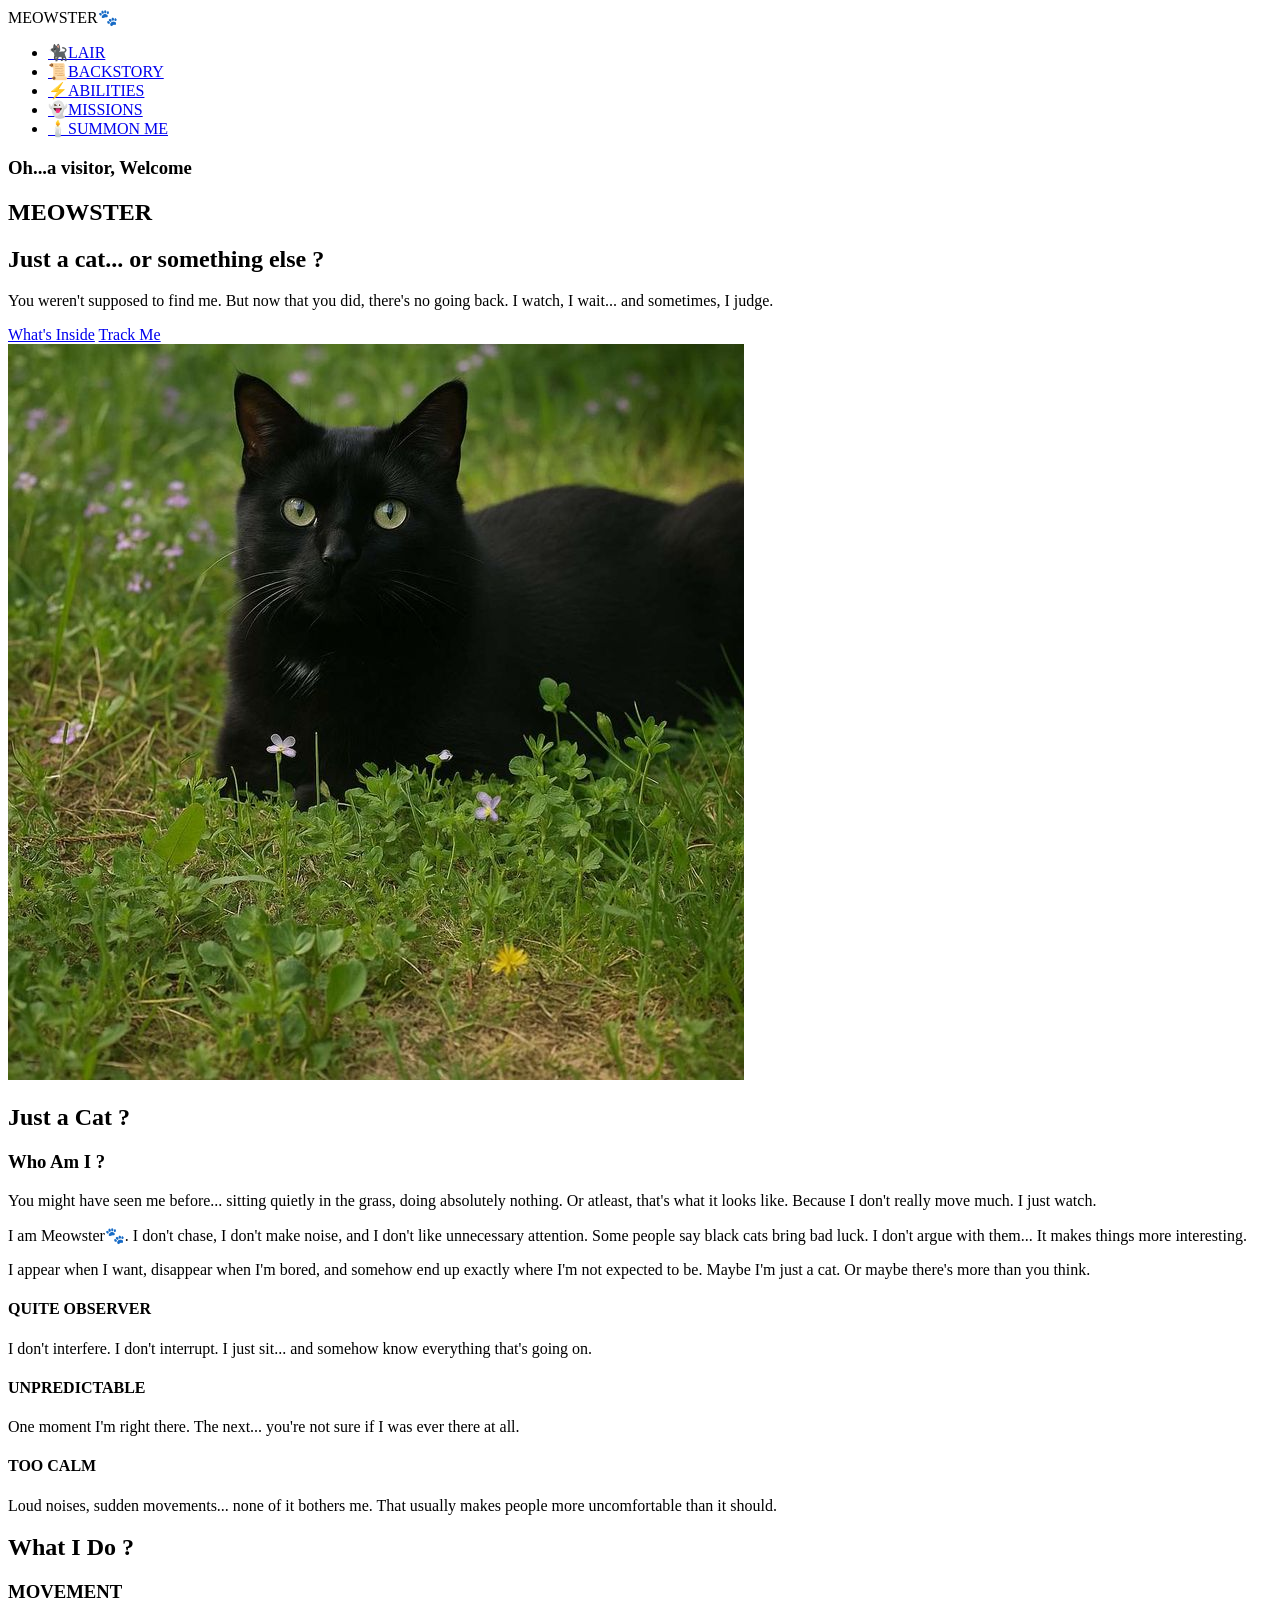
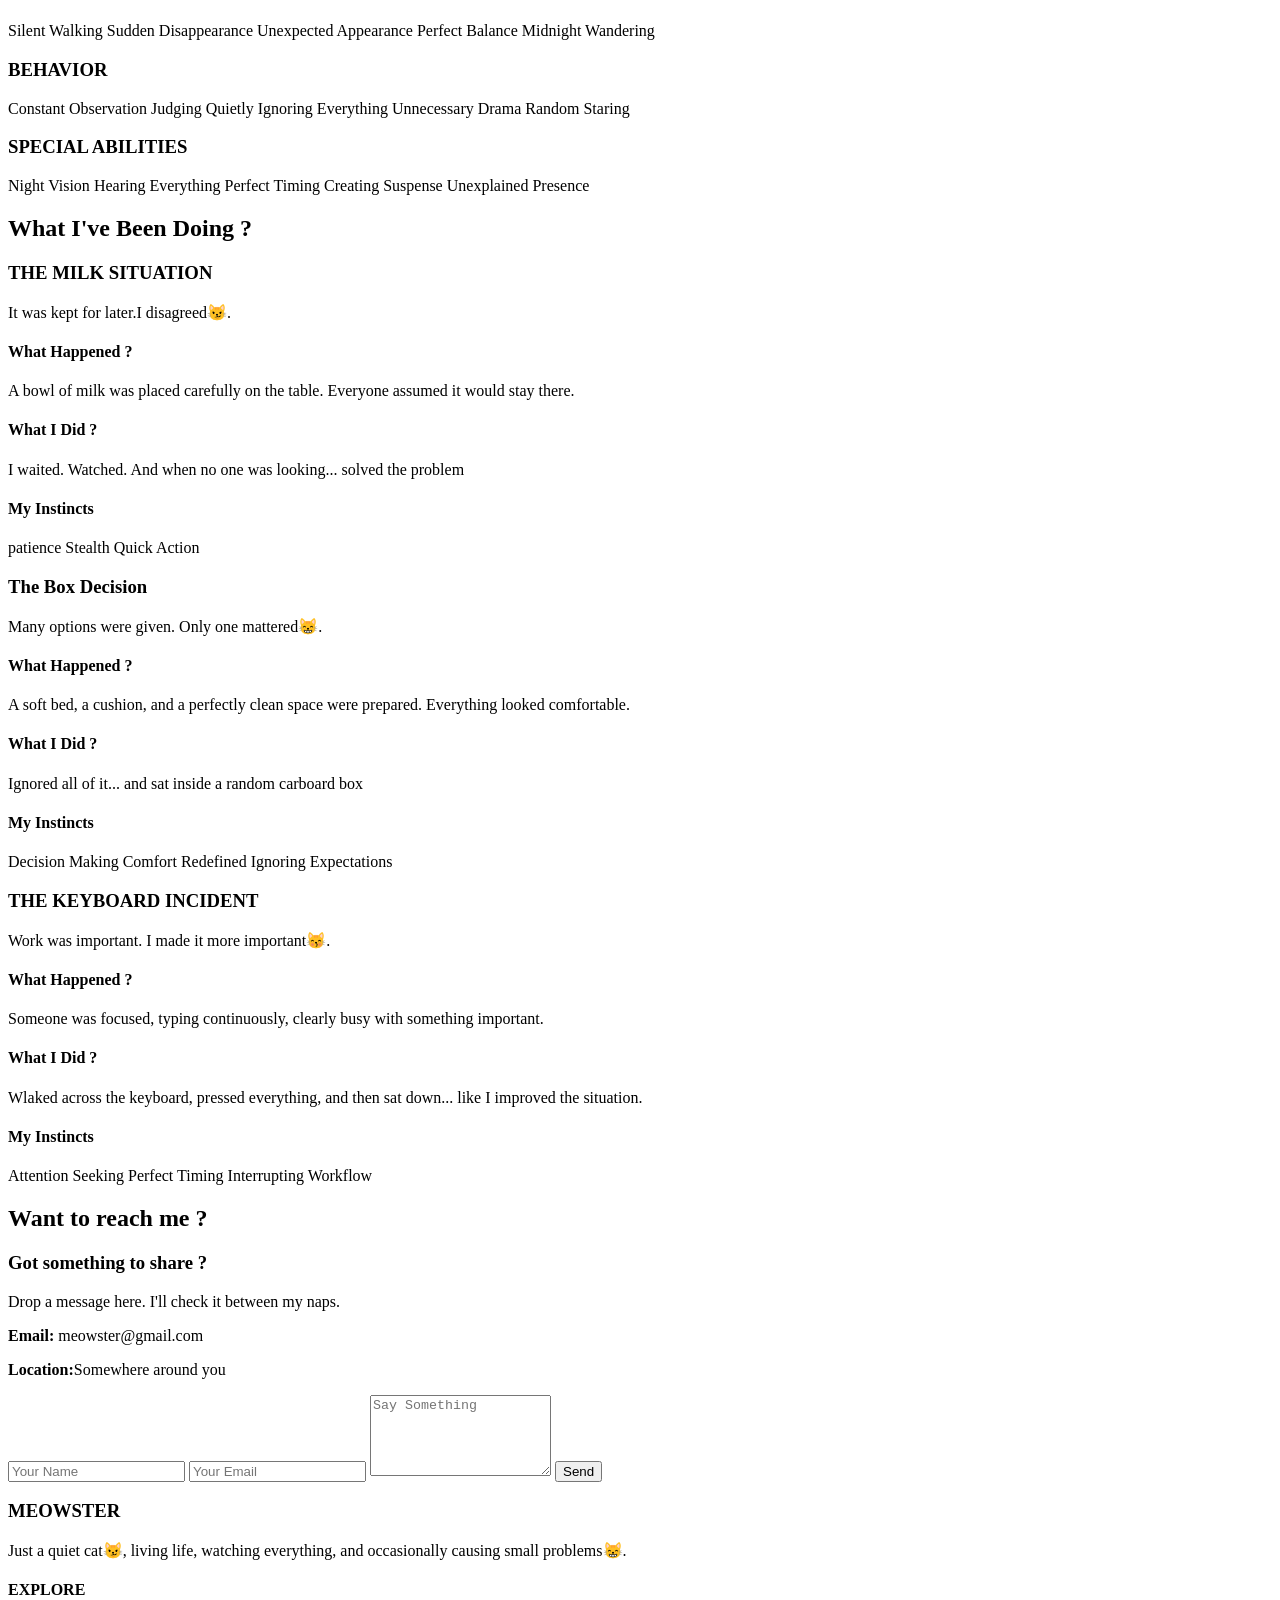
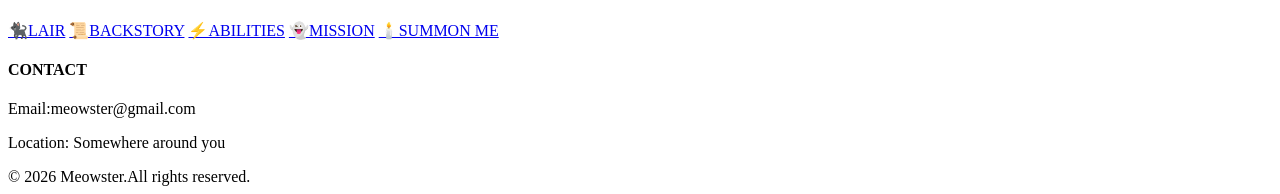
==== index.html @ efcfae94 "Add files via upload" ====
<!DOCTYPE html>
<html lang="en">
<head>
    <meta charset="UTF-8">
    <meta name="viewport" content="width=device-width, initial-scale=1.0">
    <title>PORTFOLIO</title>
    <link rel="stylesheet" href="style3.css">
    <link href="https://fonts.googleapis.com/css2?family=Quicksand:wght@300;400;500;700&display=swap" rel="stylesheet">
</head>
<body>
    <!--  nav bar-->
      <nav class="navbar">
        <div class="logo">MEOWSTER🐾</div>
        <ul class="nav-links">
            <li><a href="#home">🐈‍⬛LAIR</a></li>
            <li><a href="#about">📜BACKSTORY</a></li>
            <li><a href="#skills">⚡ABILITIES</a></li>
            <li><a href="#projects">👻MISSIONS</a></li>
            <li><a href="#contact">🕯️SUMMON ME</a></li>
        </ul>
      </nav>
      <!-- HERO section area-->
     <section id="home" class="hero">
        <div class="hero-container">
            <div class="hero-text">
                <h3>Oh...a visitor, Welcome</h3>
                <h1>MEOWSTER</h1>
                <h2>Just a cat... or something else ?</h2>
                <p>You weren't supposed to find me.
                   But now that you did, there's no going back. 
                   I watch, I wait... and sometimes, I judge.
                </p>
                <div class="hero-button">
                    <a href="#projects" class="btn-primary">What's Inside</a>
                        <a href="#contact" class="btn-secondary">Track Me</a>
                    
                </div>
            </div>
           <div class="hero-image">
            <div class="image-glow"></div>
            <img src="/cat.jpeg" alt="Meowster">
           </div>
        </div>
     </section>

<!-- ABOUT SESSION-->
      <section id="about" class="about-section">

        <h2 class="section-title">Just a Cat ?</h2>
        <div class="about-container">
            <div class="about-text">

                <h3> Who Am I ?</h3>

                <p>You might have seen me before... sitting quietly in the grass, doing absolutely nothing. Or atleast, that's what it looks like. 
                   Because I don't really move much. I just watch.</p>
                <p>I am Meowster🐾. I don't chase, I don't make noise, and I don't like unnecessary attention. Some people say black cats bring bad luck. 
                   I don't argue with them... It makes things more interesting.</p>
                <p>I appear when I want,
                   disappear when I'm bored, 
                   and somehow end up exactly where I'm not expected to be. Maybe I'm just a cat.
                   Or maybe there's more than you think. 
                </p>
            </div>
            <div class="about-highlight">
                <div class="highlight-card">
                    <h4>QUITE OBSERVER </h4>
                    <p> I don't interfere. I don't interrupt.
                        I just sit... and somehow know everything that's going on.</p>
                </div>

                <div class="highlight-card">
                    <h4>UNPREDICTABLE </h4>
                    <p>One moment I'm right there.
                       The next... you're not sure if I was ever there at all. 
                    </p>
                </div>
                <div class="highlight-card">
                    <h4>TOO CALM </h4>
                    <p>Loud noises, sudden movements... none of it bothers me.
                       That usually makes people more uncomfortable than it should.
                    </p>
                </div>
            </div>
        </div>
      </section>


      <!--SKILLS-->
      <section id="skills" class="skills-section">
        <h2 class="section-title">What I Do ?</h2>
        <div class="skill-container">
            <div class="skill-category">
                <h3>MOVEMENT</h3>
            <div class="skills-tags">
                <span>Silent Walking</span>
                <span>Sudden Disappearance</span>
                <span>Unexpected Appearance</span>
                <span>Perfect Balance</span>
                <span>Midnight Wandering</span>
            </div>
            </div>
            <div class="skill-category">
                <h3>BEHAVIOR</h3>
                <div class="skills-tags">
                    <span>Constant Observation</span>
                    <span>Judging Quietly</span>
                    <span>Ignoring Everything</span>
                    <span>Unnecessary Drama</span>
                    <span>Random Staring</span>
                </div>
            </div>
            <div class="skill-category">
                <h3>SPECIAL ABILITIES</h3>
                <div class="skills-tags">
                    <span>Night Vision</span>
                    <span>Hearing Everything</span>
                    <span>Perfect Timing</span>
                    <span>Creating Suspense</span>
                    <span>Unexplained Presence</span>
                </div>
            </div>
        </div>
      </section>
<section id="projects" class="projects-section">
    <h2 class="section-title">What I've Been Doing ?</h2>
    <div class="project-block">
        <h3 class="project-title">THE MILK SITUATION</h3>
        <p class="project-hook">It was kept for later.I disagreed😼.</p>
        <div class="project-details">
            <div class="project-points">
                <h4>What Happened ?</h4>
                <p>A bowl of milk was placed carefully on the table. Everyone assumed it would stay there.</p>
            </div> 
            <div class="project-point">
                <h4>What I Did ?</h4>
                <p>I waited. Watched. And when no one was looking... solved the problem </p>
            </div>
            </div>
            <div class="project-tech">
                <h4 class="project-subtitle">My Instincts</h4>
                <span>patience</span>
                <span>Stealth</span>
                <span>Quick Action</span>
            </div>
    </div>    
    <div class="project-block">
        <h3 class="project-title">The Box Decision</h3>
        <p class="project-hook">Many options were given. Only one mattered😸.</p>
        <div class="project-details">
            <div class="project-points">
                <h4>What Happened ?</h4>
                <p>A soft bed, a cushion, and a perfectly clean space were prepared. Everything looked comfortable.</p>
            </div>
            <div class="project-point">
                <h4>What I Did ?</h4>
                <p>Ignored all of it... and sat inside a random carboard box</p>
            </div>
            </div>
            <div class="project-tech">
                <h4 class="project-subtitle">My Instincts</h4>
                <span>Decision Making</span>
                <span>Comfort Redefined</span>
                <span>Ignoring Expectations</span>
            </div>
    </div>
    <div class="project-block">
        <h3 class="project-title">THE KEYBOARD INCIDENT</h3>
        <p class="project-hook">Work was important. I made it more important😽.</p>
        <div class="project-details">
            <div class="project-points">
                <h4>What Happened ?</h4>
                <p>Someone was focused, typing continuously, clearly busy with something important.</p>
            </div>
            <div class="project-point">
                <h4>What I Did ?</h4>
                <p>Wlaked across the keyboard, pressed everything, and then sat down... like I improved the situation.</p>
        </div>
    </div>
    <div class="project-tech">
        <h4 class="project-subtitle">My Instincts</h4>
        <span>Attention Seeking</span>
        <span>Perfect Timing</span>
        <span>Interrupting Workflow</span>
</section>
<section id="contact" class="contact-section">
    <h2 class="section-title">Want to reach me ? </h2>
    <div class="contact-sontainer">
        <div class="contact-info">
            <h3>Got something to share ?</h3>
            <p>Drop a message here. I'll check it between my naps.</p>
            <div class="contact-details">
                <p><strong>Email:</strong> meowster@gmail.com</p>
                <p><strong>Location:</strong>Somewhere around you</p>
            </div>
        </div>
        <div class="contact-form">
            <form id="contact-form">
                <input type="text" placeholder="Your Name" required>
                <input type="email" placeholder="Your Email" required>
                <textarea rows="5" placeholder="Say Something" required></textarea>
                <button type="submit" class="btn-primary">Send</button>
            </form>
        </div>
    </div>
</section>
<footer class="footer">
    <div class="footer-container">
        <div class="footer-brand">
            <h3>MEOWSTER</h3>
            <p>Just a quiet cat😼, living life, watching everything, and occasionally causing small problems😸.</p>
        </div>
        <div class="footer-links">
            <h4>EXPLORE</h4>
             <a href="#home">🐈‍⬛LAIR</a>
            <a href="#about">📜BACKSTORY</a>
            <a href="#skills">⚡ABILITIES</a>
            <a href="#projects">👻MISSION</a>
            <a href="#contact">🕯️SUMMON ME</a>
        </div>
        <div class="footer-contact">
            <h4>CONTACT</h4>
            <p>Email:meowster@gmail.com</p>
            <p>Location: Somewhere around you</p>
        </div>
    </div>
    <div class="footer-bottom">
        © 2026 Meowster.All rights reserved.
    </div>
</footer>
</body>
</html>
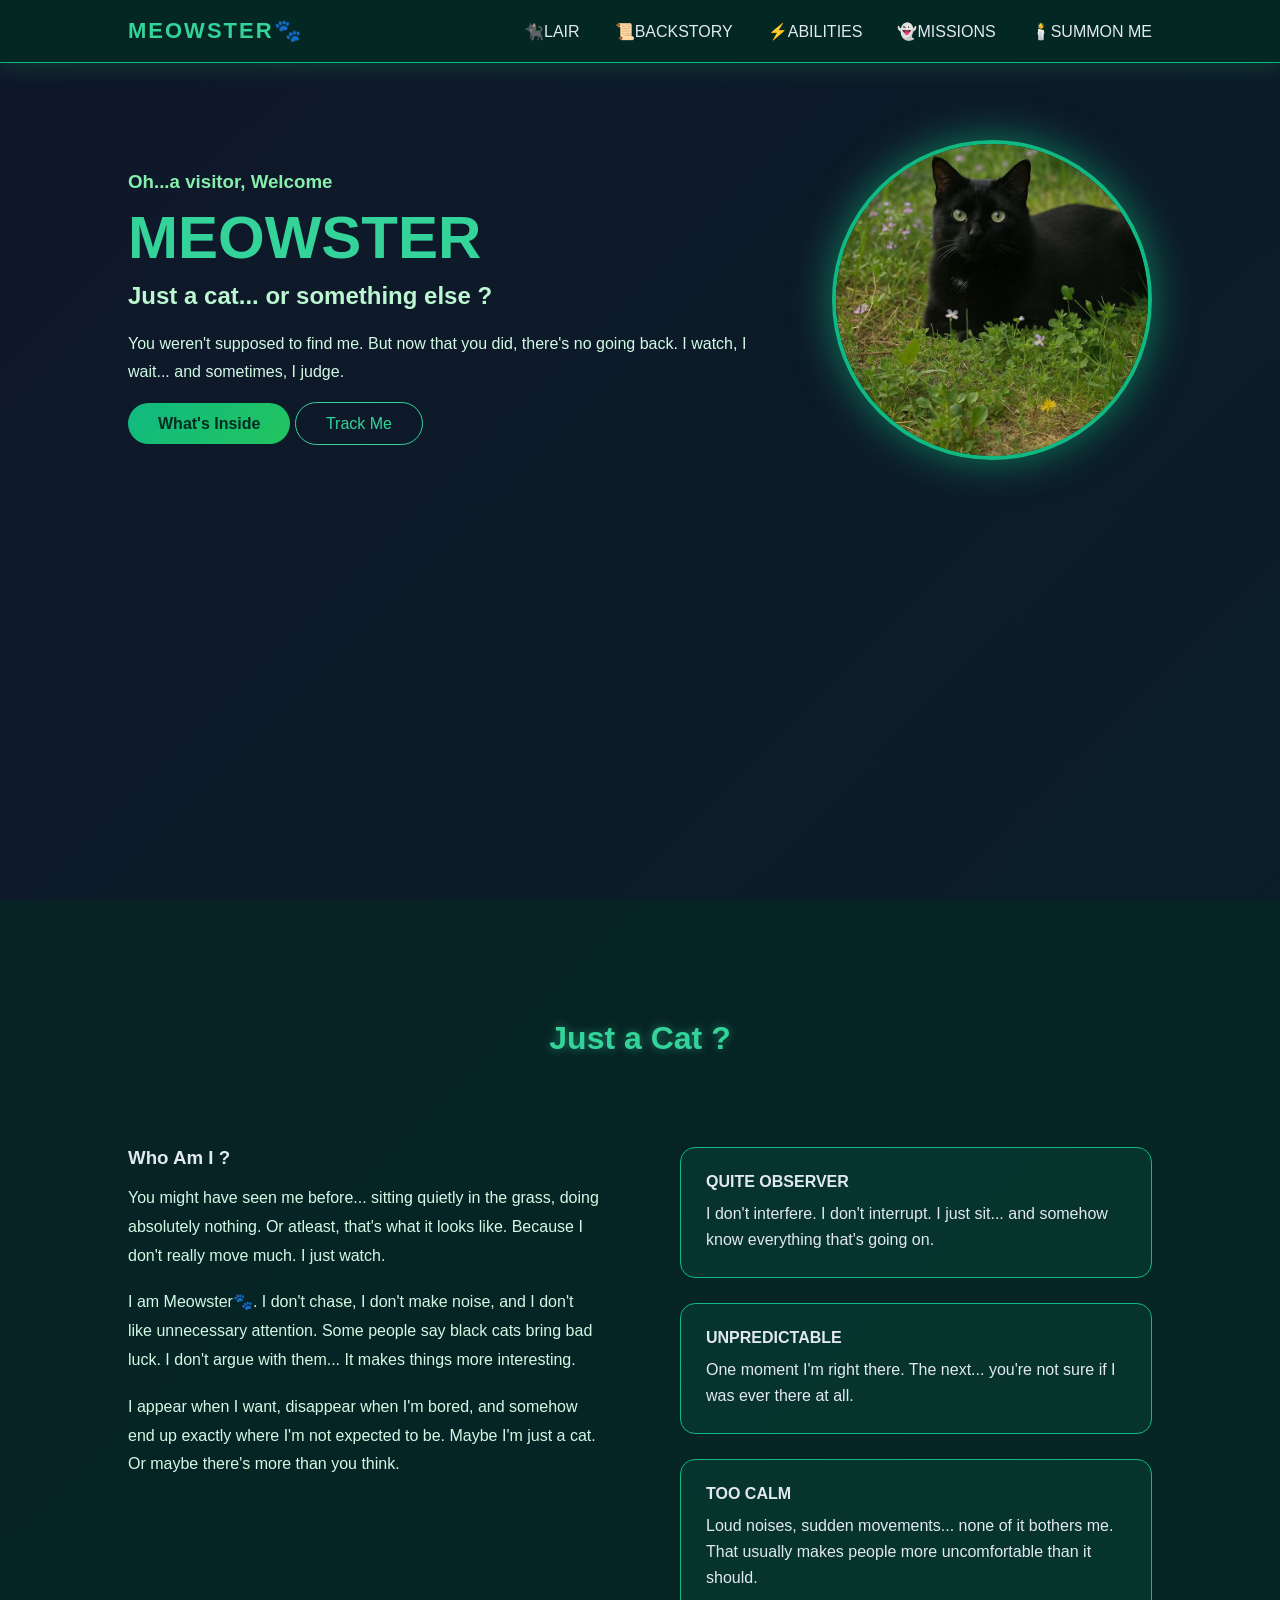
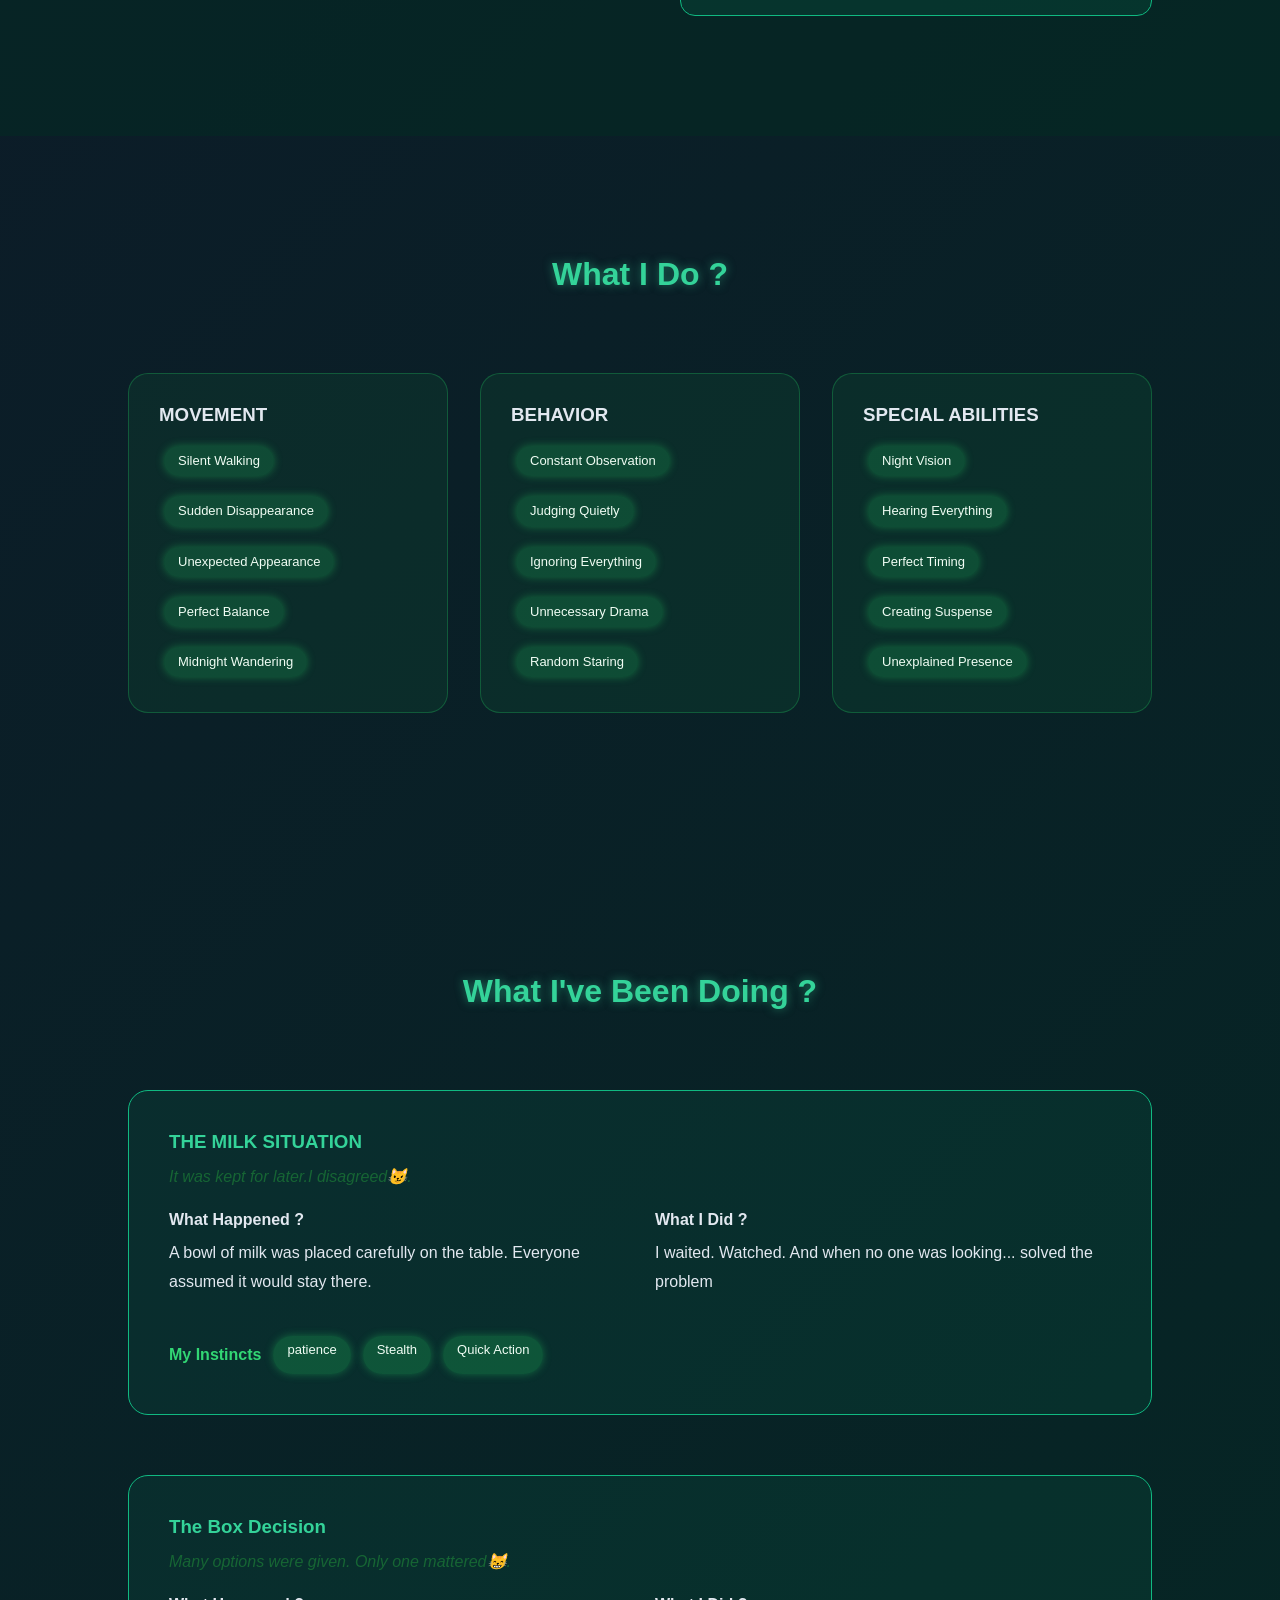
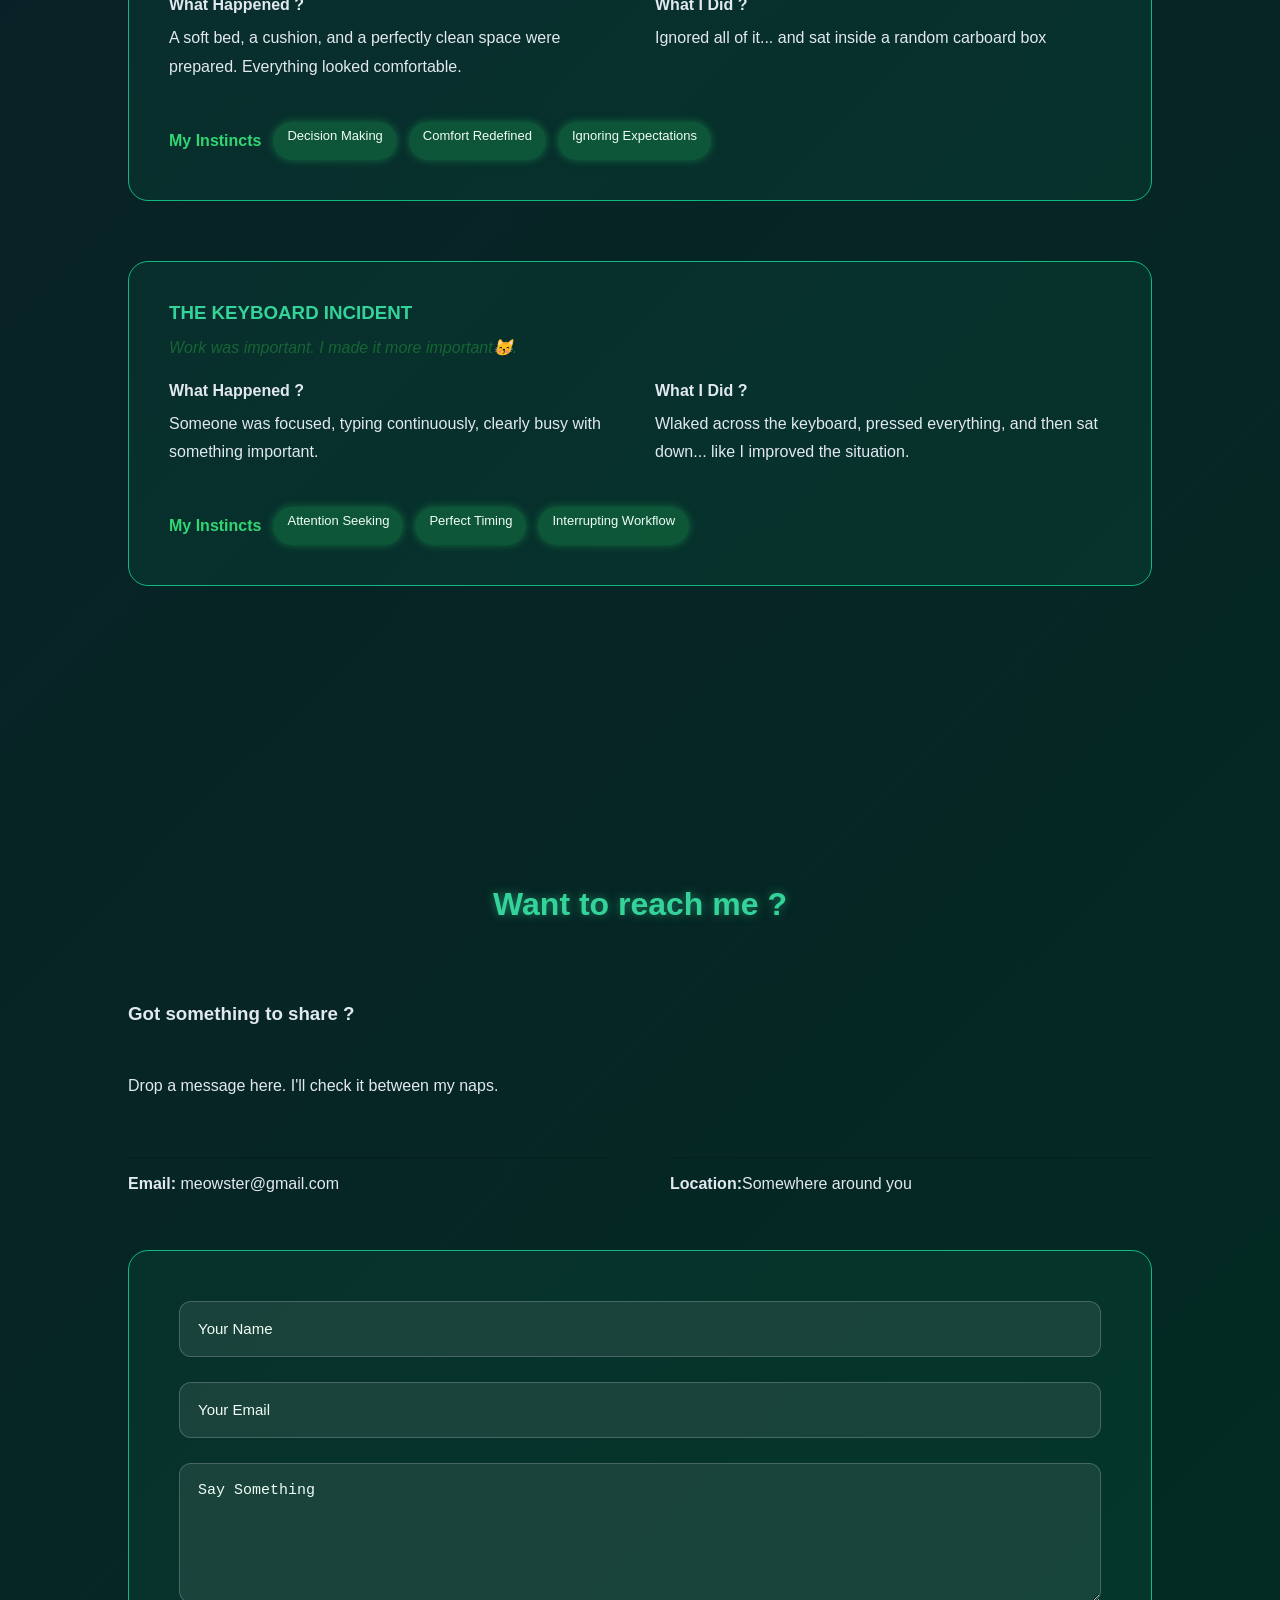
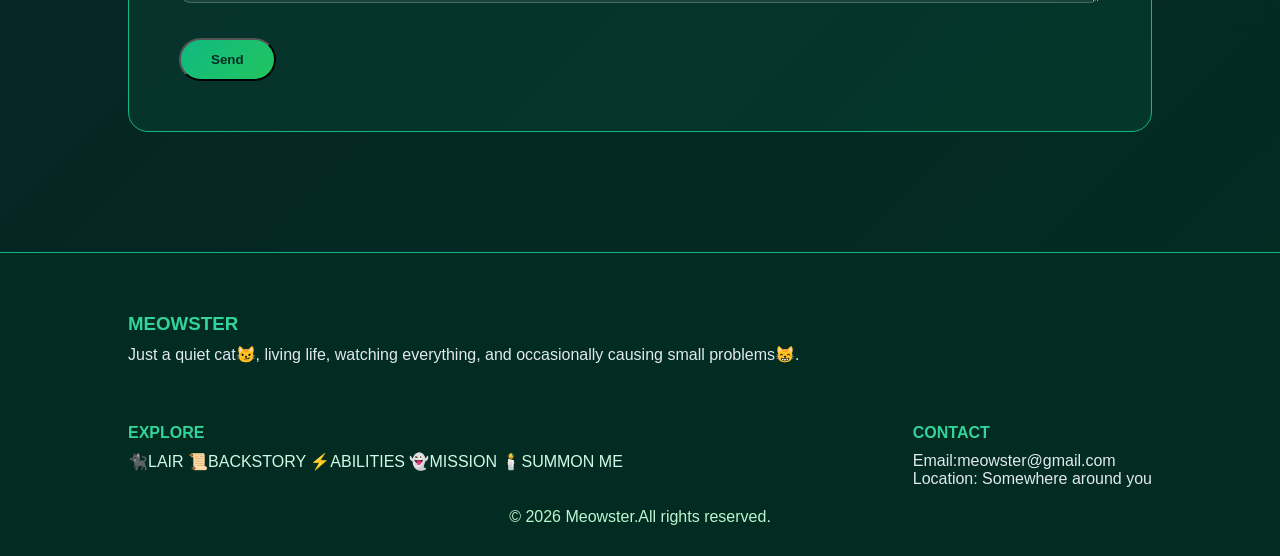
==== commit 8400cce7: "Update index.html" ====
--- a/index.html
+++ b/index.html
@@ -4,7 +4,7 @@
     <meta charset="UTF-8">
     <meta name="viewport" content="width=device-width, initial-scale=1.0">
     <title>PORTFOLIO</title>
-    <link rel="stylesheet" href="style3.css">
+    <link rel="stylesheet" href="style.css">
     <link href="https://fonts.googleapis.com/css2?family=Quicksand:wght@300;400;500;700&display=swap" rel="stylesheet">
 </head>
 <body>
--- a/style.css
+++ b/style.css
@@ -0,0 +1,534 @@
+/* RESET */
+*{
+    margin: 0;
+    padding: 0;
+    box-sizing: border-box;
+}
+
+html{
+    scroll-behavior: smooth;
+}
+
+/* BODY */
+body{
+    font-family:'Quicksand',sans-serif;
+    background: linear-gradient(135deg, #0f172a, #022c22);
+    color: #e2e8f0;
+}
+section{
+    padding: 120px 10%;
+}
+/* NAVBAR */
+.navbar{
+    box-shadow: 0 4px 20px rgba(34, 197, 94, 0.2);
+    position: fixed;
+    overflow: hidden;
+    display: flex;
+    justify-content: space-between;
+    align-items: center;
+    top:0;
+    padding:18px 10%;
+    width: 100%;
+    background: rgba(2,44,34,0.8);
+    backdrop-filter: blur(12px);
+    z-index: 1000;
+    border-bottom: 1px solid #10b981;
+}
+
+.navbar::before{
+    content: "";
+    position: absolute;
+    top: 0;
+    left: -60%;
+    width: 50%;
+    height: 100%;
+    background: linear-gradient(120deg, transparent, rgba(255,255,255,0.6), transparent);
+    transform: skewX(-25deg);
+}
+
+.navbar:hover::before{
+    left: 120%;
+    transition: 0.8s;
+}
+
+.logo{
+    font-weight: 700;
+    font-size: 22px;
+    color: #34d399;
+    letter-spacing: 2px;
+}
+
+.nav-links{
+    display: flex;
+    gap:35px;
+    list-style: none;
+}
+
+.nav-links a{
+    text-decoration: none;
+    color: #e2e8f0;
+    transition: 0.3s;
+}
+
+.nav-links a:hover{
+    color: #34d399;
+    letter-spacing: 1px;
+}
+
+/* HERO */
+.hero{
+    min-height: 100vh;
+    padding-top: 140px;
+}
+
+.hero-container{
+    display: flex;
+    align-items: center;
+    gap:60px;
+}
+
+.hero-text h3{
+    color: #86efac;
+    margin-bottom: 10px;
+}
+
+.hero-text h1{
+    font-size: 60px;
+    color: #34d399;
+    margin-bottom: 10px;
+}
+
+.hero-text h2{
+    color: #bbf7d0;
+    margin-bottom: 20px;
+}
+
+.hero-text p{
+    color: #d1fae5;
+    line-height: 1.7;
+    margin-bottom: 30px;
+}
+
+/* BUTTONS */
+.btn-primary{
+    padding: 12px 30px;
+    background: linear-gradient(135deg, #10b981, #22c55e);
+    color: #022c22;
+    border-radius: 30px;
+    text-decoration: none;
+    font-weight: 600;
+    transition: 0.3s;
+}
+
+.btn-primary:hover{
+    transform: translateY(-3px);
+    box-shadow: 0 10px 25px rgba(16,185,129,0.5);
+}
+
+.btn-secondary{
+    padding: 12px 30px;
+    border: 1px solid #34d399;
+    color: #34d399;
+    border-radius: 30px;
+    text-decoration: none;
+}
+
+.btn-secondary:hover{
+    background:#34d399;
+    color:#022c22;
+}
+
+/* IMAGE */
+.hero-image img{
+    width: 320px;
+    height: 320px;
+    border-radius: 50%;
+    border: 4px solid #10b981;
+    box-shadow: 0 0 40px rgba(16,185,129,0.6);
+}
+
+/* SECTIONS */
+section{
+    padding: 120px 10%;
+}
+
+.section-title{
+    text-align: center;
+    margin-bottom: 80px;
+    font-size: 32px;
+    color: #34d399;
+    text-shadow: 0 0 10px rgba(52,211,153,0.5);
+}
+
+/* ABOUT */
+.about-section{
+    background: rgba(2,44,34,0.5);
+}
+
+.about-section .section-title{
+    margin-bottom: 90px;
+}
+.about-container{
+    display: flex;
+    justify-content: space-between;
+    align-items: flex-start;
+    gap:60px;
+    flex-wrap: wrap;
+}
+
+.about-text p{
+    color: #d1fae5;
+    margin-bottom: 18px;
+    line-height: 1.8;
+}
+
+.about-text{
+    flex: 1;
+    min-width: 300px;
+    padding-right: 20px;
+}
+
+.about-text h3{
+    margin-bottom: 15px;
+}
+
+.about-highlight{
+    display: flex;
+    flex-direction: column;
+    gap:25px;
+    flex: 1;
+    min-width: 300px;
+}
+
+.highlight-card{
+    background: rgba(16,185,129,0.1);
+    padding:25px;
+    border-radius: 15px;
+    border: 1px solid #10b981;
+    transition: 0.3s;
+}
+
+.highlight-card h4{
+    margin-bottom: 10px;
+}
+
+.highlight-card p{
+    line-height: 1.6;
+}
+
+.highlight-card:hover{
+    transform: translateY(-10px);
+    box-shadow: 0 15px 40px rgba(16,185,129,0.4);
+}
+
+/* SKILLS */
+.skill-category{
+    background: rgba(34,197,94,0.08);
+    border-radius: 20px;
+    padding: 30px;
+    border: 1px solid rgba(34, 197, 94, 0.3);
+    transition: 0.3s;
+    flex: 1 1 300px;
+    max-width: 320px;
+    flex: 1;
+    margin-bottom: 20px;
+}
+
+.skill-category h3{
+    margin-bottom: 15px;
+}
+
+.skills-tags{
+    display: flex;
+    flex-wrap: wrap;
+    gap: 10px;
+    line-height: 2;
+}
+
+.skill-category:hover{
+    transform: translateY(-3px);
+    box-shadow: 0 10px 30px rgba(34,197,94,0.5);
+}
+
+.skills-tags span{
+    background-color:rgba(34, 197, 94, 0.2);
+    padding: 6px 14px;
+    border-radius: 20px;
+    color:#f0fdf4;
+    display: inline-block;
+    font-size: 13px;
+    box-shadow: 0 0 8px rgba(34,197,94,0.4);
+    transition: 0.3s;
+    line-height: 1.4;
+    margin: 5px;
+    padding: 6px 14px;
+    position: relative;
+    overflow: hidden;
+}
+
+.skills-tags span:hover{
+    box-shadow: 0 0 15px rgba(34,197,94,0.7);
+    transform: scale(1.05);
+}
+
+.skills-tags span::before{
+    content: "";
+    position: absolute;
+    top: 0;
+    left: -75%;
+    width: 50%;
+    height: 100%;
+    background:linear-gradient(120deg,transparent,rgba(255,255,255,0.6),transparent);
+    transform: skewX(-25deg);
+}
+
+.skills-tags span:hover::before{
+    left: 125%;
+    transition: 0.7s;
+}
+
+.skill-container{
+    display: flex;
+    justify-content: space-between;
+    gap: 30px;
+    flex-wrap: wrap;
+}
+
+/* PROJECTS */
+.project-block{
+    margin-bottom: 60px;
+    padding: 40px;
+    background: rgba(16,185,129,0.08);
+    border-radius: 20px;
+    border: 1px solid #10b981;
+    transition: 0.3s;
+}
+
+.project-block p{
+    line-height: 1.8;
+    margin-bottom: 15px;
+}
+
+.project-block:hover{
+    transform: translateY(-10px);
+    box-shadow: 0 20px 50px rgba(16,185,129,0.5);
+}
+
+.project-title{
+    color: #34d399;
+}
+
+.project-details{
+    display: grid;
+    grid-template-columns: repeat(2,1fr);
+    gap: 30px;
+    margin-bottom: 25px;
+}
+
+.project-details h4{
+    margin-bottom: 10px;
+}
+
+.project-hook{
+    font-style: italic;
+    margin-bottom: 20px;
+    position: relative;
+    display: inline-block;
+    color: #166534;
+    overflow: hidden;
+}
+
+.project-hook::after{
+    content: "";
+    position: absolute;
+    top: 0;
+    left: -75%;
+    width: 50%;
+    height: 100%;
+    background: linear-gradient(120deg, transparent, rgba(255,255,255,0.6), transparent);
+    transform: skewX(-25deg);
+}
+
+.project-hook:hover::after{
+    left: 125%;
+    transition: 0.8s;
+}
+
+.project-tech{
+    display: flex;
+    flex-wrap: wrap;
+    gap: 12px;
+    margin-top: 15px;
+}
+
+.project-tech span{
+    background: rgba(34, 197, 94, 0.25);
+    color: #f0fdf4;
+    padding: 6px 14px;
+    border-radius: 20px;
+    font-size: 13px;
+    display: inline-block;
+    box-shadow: 0 0 8px rgba(34,197,94,0.4);
+}
+
+.project-subtitle{
+    margin-top: 10px;
+    margin-bottom: 10px;
+    color: #32d774;
+    font-size: 16px;
+}
+
+/* CONTACT */
+.contact-form{
+    display: flex;
+    flex-direction: column;
+    gap: 20px;
+    background: rgba(16,185,129,0.08);
+    padding: 50px;
+    border-radius: 20px;
+    border: 1px solid #10b981;
+    flex: 1;
+    min-width: 400px;
+    margin-top: 40px;
+}
+
+.contact-info h3{
+    text-align: left;
+    margin-bottom: 20px;
+}
+
+.contact-info{
+    display: flex;
+    flex-direction: column;
+    gap: 25px;
+    min-width: 400px;
+}
+
+.contact-info p{
+    margin: 0;
+    flex: 1;
+    margin-bottom: 30px;
+    line-height: 2;
+}
+
+.contact-info,.contact-form{
+    flex: 1;
+    min-width: 320px;
+}
+
+.contact-form input,
+.contact-form textarea{
+    background: rgba(255,255,255,0.08);
+    color: #f0fdf4;
+    border: 1px solid rgba(255,255,255,0.2);
+    width: 100%;
+    padding: 18px;
+    border-radius: 12px;
+    font-size: 16px;
+    transition:all 0.3s ease;
+}
+
+.contact-form textarea{
+    min-height: 140px;
+}
+
+.contact-form input::placeholder,
+.contact-form textarea::placeholder{
+    font-size: 15px;
+    color: #f0fdf4;
+}
+
+.contact-form button{
+    align-self: flex-start;
+    margin-top: 10px;
+}
+
+.contact-container{
+    display: flex;
+    justify-content: space-between;
+    align-items: flex-start;
+    gap: 80px;
+    flex-wrap: nowrap;
+}
+
+.contact-form form{
+    display: flex;
+    flex-direction: column;
+    gap: 25px;
+}
+
+.contact-form input:focus,
+.contact-form textarea:focus{
+    outline: none;
+    border-color: #22c55e;
+    box-shadow: 0 0 12px rgba(34,197,94,0.6);
+    transition: 0.3s;
+}
+
+.contact-section{
+    width: 100%;
+}
+
+.contact-details{
+    display: grid;
+    grid-template-columns:1fr 1fr;
+    gap: 60px;
+    margin-top: 20;
+}
+
+.contact-details p{
+    margin: 0;
+    padding: 10px 0;
+    border-top: 1px solid rgba(0,0,0,0.2);
+}
+
+/* FOOTER */
+.footer{
+    background: #022c22;
+    padding: 60px 10% 30px;
+    border-top: 1px solid #10b981;
+}
+
+.footer h3,
+.footer h4{
+    color: #34d399;
+}
+
+.footer-bottom{
+    text-align: center;
+    margin-top: 20px;
+    color: #bbf7d0;
+}
+
+.footer-container{
+    display: flex;
+    justify-content: space-between;
+    gap: 60px;
+    flex-wrap: wrap;
+    flex:1;
+    min-width: 200px;
+}
+
+.footer-brand h3{
+    margin-bottom: 10px;
+}
+
+.footer-linksh4, .footer-contact h4{
+    margin-bottom: 10px;
+}
+
+.footer-links a{
+    color: #d1fae5;
+    text-decoration: none;
+    transition: 0.3s;
+    margin-bottom: 8px;
+}
+
+.footer-links a:hover{
+    color: #22c55e;
+}
+
+h1,h2,h3,h4{
+    margin-bottom: 10px;
+}
+    
